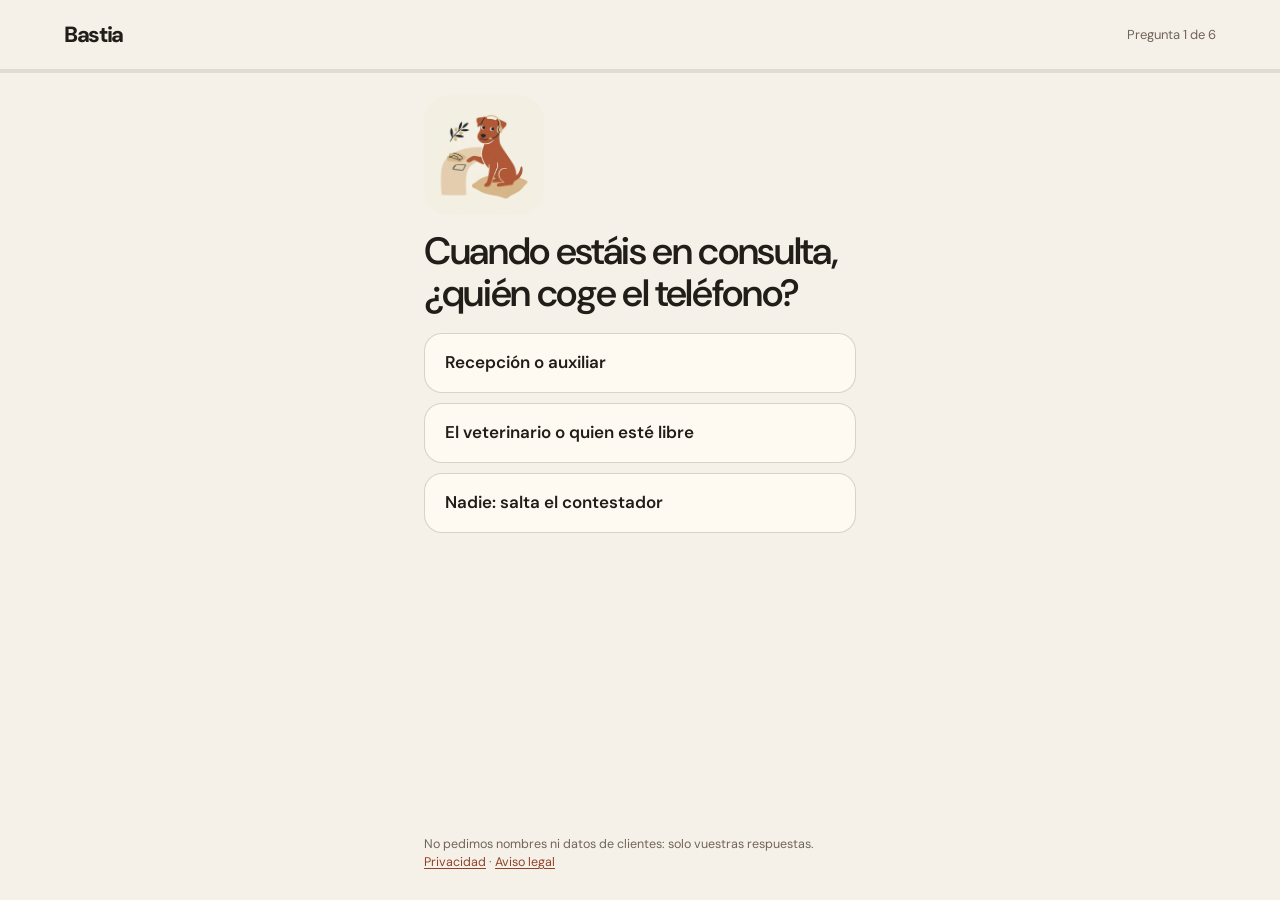
==== index.html @ 223c97e1 "La encuesta de trustpulse.es: seis preguntas de tocar, la cuenta y la baja Co-Authored-By: Claude Fa" ====
<!doctype html>
<html lang="es">
<head>
  <meta charset="utf-8">
  <meta name="viewport" content="width=device-width, initial-scale=1">
  <title>Seis preguntas sobre el teléfono de vuestra clínica</title>
  <meta name="description" content="Dos minutos de tocar. Al terminar veis cuántas citas al mes se os van por el teléfono.">
  <meta name="robots" content="noindex, nofollow">
  <meta name="theme-color" content="#f6f1e8">
  <link rel="icon" href="favicon.svg" type="image/svg+xml">
  <link rel="preload" href="fonts/dm-sans-latin.woff2" as="font" type="font/woff2" crossorigin>
  <link rel="stylesheet" href="css/encuesta.css">
</head>
<body>
  <main id="app" class="encuesta-shell">
    <noscript>
      <section class="encuesta-cuerpo">
        <h1>Esta encuesta necesita JavaScript</h1>
        <p class="encuesta-ayuda" style="margin-top:0">Si no podéis activarlo, contestadme al correo con dos líneas sobre cómo lleváis el teléfono. Simón · info@bastia.es</p>
      </section>
    </noscript>
  </main>
  <script src="js/config.js"></script>
  <script src="js/encuesta.js"></script>
</body>
</html>
---- css/encuesta.css ----
/* La encuesta de trustpulse.es: una pregunta por pantalla, pensada para
   contestarse con el pulgar en un móvil, entre consulta y consulta. Misma
   voz visual que Bastia (crema, terracota, serifa en cursiva para el acento). */

@font-face {
  font-family: "DM Sans";
  src: url("../fonts/dm-sans-latin.woff2") format("woff2");
  font-weight: 100 1000; font-style: normal; font-display: swap;
}
@font-face {
  font-family: "Newsreader";
  src: url("../fonts/newsreader-italic-latin.woff2") format("woff2");
  font-weight: 400; font-style: italic; font-display: swap;
}

:root {
  --tinta: #211e1a; --crema: #f6f1e8; --papel: #fffaf1; --arena: #e8ddca; --terracota: #a65337;
  --salvia: #5d6c55; --apagado: #6f655a; --linea: rgba(33, 30, 26, .15);
}
*, *::before, *::after { box-sizing: border-box; }
html { -webkit-text-size-adjust: 100%; }
body {
  margin: 0; background: var(--crema); color: var(--tinta);
  font-family: "DM Sans", system-ui, -apple-system, "Segoe UI", Roboto, Arial, sans-serif;
  font-size: 16px; line-height: 1.5; -webkit-font-smoothing: antialiased;
}
button, input { font: inherit; color: inherit; }
button:disabled { cursor: not-allowed; opacity: .65; }
img { max-width: 100%; }
[hidden] { display: none !important; }

.encuesta-shell { min-height: 100svh; display: flex; flex-direction: column; }
.encuesta-cabecera { display: flex; align-items: center; justify-content: space-between; gap: 16px; padding: 18px max(5vw, 22px); }
.encuesta-marca { font-weight: 800; font-size: 22px; letter-spacing: -.06em; color: var(--tinta); text-decoration: none; }
.encuesta-paso { font-size: 13px; color: var(--apagado); font-variant-numeric: tabular-nums; }
.encuesta-progreso { height: 4px; background: rgba(33, 30, 26, .1); }
.encuesta-progreso span { display: block; height: 100%; background: var(--terracota); border-radius: 0 999px 999px 0; transition: width .25s ease; }

.encuesta-cuerpo { flex: 1; width: min(560px, 100%); margin: 0 auto; padding: 22px max(5vw, 22px) 40px; }
.encuesta-atras { margin: 0 0 14px -8px; padding: 8px; border: 0; background: none; color: var(--apagado); font-size: 14px; cursor: pointer; }
.encuesta-atras:hover { color: var(--tinta); }
.encuesta-perro { display: block; width: 120px; height: 120px; margin: 0 0 6px -8px; }
.encuesta-apuntada { margin: 0 0 18px; padding: 10px 14px; border-radius: 14px; background: #e4eadf; color: #34423a; font-size: 14px; line-height: 1.5; }
.encuesta-apuntada button { padding: 0; border: 0; background: none; color: #34423a; text-decoration: underline; cursor: pointer; }
.encuesta-eyebrow { margin: 0 0 10px; color: var(--terracota); font-size: 11px; font-weight: 700; letter-spacing: .14em; text-transform: uppercase; }

.encuesta-cuerpo h1 { margin: 0 0 18px; font-size: clamp(27px, 7vw, 38px); font-weight: 560; letter-spacing: -.035em; line-height: 1.1; text-wrap: balance; }
.encuesta-cuerpo h1:focus { outline: none; }
.encuesta-cuerpo h1 em { font-family: "Newsreader", Georgia, serif; font-style: italic; font-weight: 400; color: var(--terracota); }
.encuesta-cuerpo h2 { margin: 34px 0 12px; font-size: 19px; font-weight: 600; letter-spacing: -.02em; }
.encuesta-ayuda { margin: -8px 0 18px; color: var(--apagado); font-size: 14.5px; line-height: 1.5; }

/* Las respuestas: grandes, de una columna, para no fallar con el pulgar */
.encuesta-opciones { display: grid; gap: 10px; }
.encuesta-opciones.dos { grid-template-columns: 1fr 1fr; }
.encuesta-opcion {
  display: flex; align-items: center; width: 100%; min-height: 60px; padding: 12px 20px;
  border: 1.5px solid rgba(33, 30, 26, .18); border-radius: 18px; background: var(--papel); color: var(--tinta);
  font-size: 17px; font-weight: 600; line-height: 1.25; text-align: left; cursor: pointer;
  transition: border-color .15s, background .15s, transform .15s;
}
.encuesta-opcion:hover { border-color: var(--terracota); }
.encuesta-opcion:active { transform: scale(.985); }
.encuesta-opcion.marcada { border-color: var(--terracota); background: var(--terracota); color: #fff9ee; }
.encuesta-opcion:focus-visible, .encuesta-boton:focus-visible, .encuesta-sino button:focus-visible,
.encuesta-atras:focus-visible, .encuesta-apuntada button:focus-visible, .encuesta-aviso button:focus-visible,
.encuesta-marca:focus-visible, .encuesta-pie a:focus-visible { outline: 2px solid var(--terracota); outline-offset: 3px; }

.encuesta-otro { display: grid; gap: 8px; margin-top: 18px; }
.encuesta-otro label { font-size: 14.5px; color: #443d34; }
.encuesta-otro input {
  min-height: 54px; padding: 0 16px; border: 1.5px solid rgba(33, 30, 26, .55); border-radius: 14px;
  background: var(--papel); color: var(--tinta); font-size: 17px;
}
.encuesta-otro input:focus { outline: 2px solid var(--terracota); outline-offset: 2px; }

.encuesta-boton {
  display: inline-flex; align-items: center; justify-content: center; width: 100%; min-height: 58px;
  margin-top: 18px; padding: 0 24px; border: 0; border-radius: 999px; background: var(--terracota); color: #fff9ee;
  font-weight: 700; font-size: 16px; cursor: pointer;
}
.encuesta-boton:hover { background: #95492f; }

/* La cuenta */
.cuenta-tarjeta { display: flex; flex-direction: column; gap: 22px; margin-top: 6px; padding: 22px 18px; border: 1px solid var(--linea); border-radius: 26px; background: var(--papel); box-shadow: 0 24px 60px rgba(42, 34, 26, .08); }
.cuenta-resultado { display: grid; grid-template-columns: 1fr 1fr; gap: 12px; }
.cuenta-resultado div { display: flex; flex-direction: column; gap: 4px; }
.cuenta-resultado strong { font-family: "Newsreader", Georgia, serif; font-style: italic; font-weight: 400; font-size: 30px; line-height: 1; letter-spacing: -.03em; font-variant-numeric: tabular-nums; }
.cuenta-resultado span { font-size: 12.5px; color: var(--apagado); line-height: 1.4; }
.cuenta-euros { grid-column: 1 / -1; padding: 16px 18px; border-radius: 18px; background: var(--terracota); color: #fff9ee; }
.cuenta-euros strong { font-size: 40px; }
.cuenta-resultado .cuenta-euros span { color: #fff9ee; }
.cuenta-controles { display: grid; gap: 18px; }
.cuenta-control { display: grid; gap: 8px; }
.cuenta-etiqueta { display: flex; justify-content: space-between; align-items: baseline; gap: 14px; font-size: 13.5px; color: #5b554a; }
.cuenta-etiqueta b { font-variant-numeric: tabular-nums; font-size: 15px; color: var(--tinta); white-space: nowrap; }
.cuenta-control input[type="range"] { width: 100%; margin: 8px 0; appearance: none; -webkit-appearance: none; height: 4px; border-radius: 999px; background: var(--arena); cursor: pointer; }
.cuenta-control input[type="range"]::-webkit-slider-thumb { -webkit-appearance: none; width: 26px; height: 26px; border: 3px solid var(--papel); border-radius: 50%; background: var(--terracota); box-shadow: 0 2px 10px rgba(103, 47, 30, .3); }
.cuenta-control input[type="range"]::-moz-range-thumb { width: 26px; height: 26px; border: 3px solid var(--papel); border-radius: 50%; background: var(--terracota); box-shadow: 0 2px 10px rgba(103, 47, 30, .3); }
.cuenta-control input[type="range"]::-moz-range-track { height: 4px; border-radius: 999px; background: var(--arena); }
.cuenta-control input[type="range"]:focus-visible { outline: 2px solid var(--terracota); outline-offset: 8px; }
.cuenta-supuestos { margin: -8px 0 0; font-size: 12.5px; line-height: 1.5; color: var(--apagado); }

.encuesta-sino { padding: 14px 0; border-top: 1px solid rgba(33, 30, 26, .12); }
.encuesta-sino p { margin: 0 0 10px; color: #443d34; font-size: 15.5px; line-height: 1.55; }
.encuesta-sino div { display: grid; grid-template-columns: 1fr 1fr; gap: 8px; }
.encuesta-sino button {
  min-height: 48px; padding: 8px 12px; border: 1.5px solid rgba(33, 30, 26, .18); border-radius: 999px;
  background: var(--papel); color: var(--tinta); font-size: 15px; font-weight: 600; cursor: pointer;
}
.encuesta-sino button.marcada { border-color: var(--salvia); background: var(--salvia); color: #fff9ee; }

.encuesta-gracias { padding-top: 12px; text-align: center; }
.encuesta-gracias img { display: block; width: 220px; height: auto; margin: 0 auto 8px; }
.encuesta-gracias p { margin: 0 auto 12px; max-width: 42ch; color: #443d34; font-size: 16px; line-height: 1.6; }
.encuesta-aviso { padding: 12px 14px; border-radius: 14px; background: #f1dccf; color: #6b2f1c; font-size: 14.5px; line-height: 1.5; }
.encuesta-aviso button { padding: 0; border: 0; background: none; color: inherit; font-weight: 700; text-decoration: underline; cursor: pointer; }
.encuesta-aviso a { color: inherit; font-weight: 700; }
.encuesta-gracias .encuesta-firma { margin-top: 22px; color: var(--apagado); font-size: 14.5px; }
.encuesta-firma a, .encuesta-pie a { color: #8f4329; text-decoration: underline; text-underline-offset: 2px; }

.encuesta-pie { width: min(560px, 100%); margin: 0 auto; padding: 0 max(5vw, 22px) 28px; font-size: 12.5px; line-height: 1.5; color: var(--apagado); }

@media (max-width: 380px) { .encuesta-opciones.dos { grid-template-columns: 1fr; } }
@media (prefers-reduced-motion: reduce) {
  .encuesta-progreso span, .encuesta-opcion { transition: none; }
  .encuesta-opcion:active { transform: none; }
}

/* Las ilustraciones traen su propio fondo crema: se enseñan como una ficha redondeada. */
.encuesta-perro, .encuesta-gracias img { border-radius: 26px; }
.encuesta-perro { margin: 0 0 16px; }
.encuesta-gracias img { margin-bottom: 18px; }
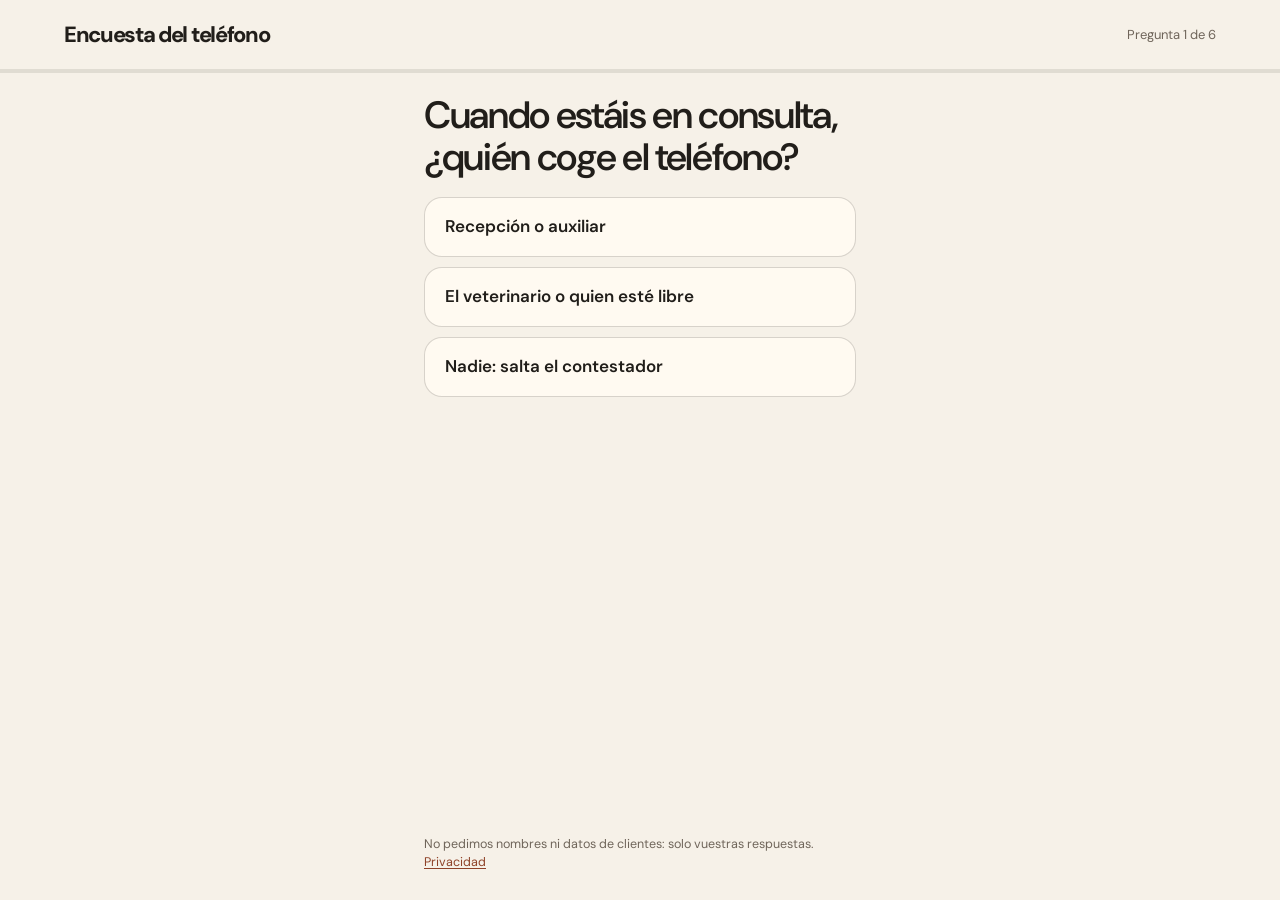
==== commit 1061b295: "Sin marca: la encuesta como encuesta, la casilla como petición y la privacidad en casa Fuera el nomb" ====
--- a/index.html
+++ b/index.html
@@ -16,7 +16,7 @@
     <noscript>
       <section class="encuesta-cuerpo">
         <h1>Esta encuesta necesita JavaScript</h1>
-        <p class="encuesta-ayuda" style="margin-top:0">Si no podéis activarlo, contestadme al correo con dos líneas sobre cómo lleváis el teléfono. Simón · info@bastia.es</p>
+        <p class="encuesta-ayuda" style="margin-top:0">Si no podéis activarlo, contestadme al correo con dos líneas sobre cómo lleváis el teléfono. Simón · simon@trustpulse.es</p>
       </section>
     </noscript>
   </main>
--- a/css/encuesta.css
+++ b/css/encuesta.css
@@ -1,6 +1,6 @@
 /* La encuesta de trustpulse.es: una pregunta por pantalla, pensada para
-   contestarse con el pulgar en un móvil, entre consulta y consulta. Misma
-   voz visual que Bastia (crema, terracota, serifa en cursiva para el acento). */
+   contestarse con el pulgar en un móvil, entre consulta y consulta. Crema,
+   terracota y serifa en cursiva para el acento; sin logotipo ni marca. */
 
 @font-face {
   font-family: "DM Sans";
@@ -39,7 +39,6 @@
 .encuesta-cuerpo { flex: 1; width: min(560px, 100%); margin: 0 auto; padding: 22px max(5vw, 22px) 40px; }
 .encuesta-atras { margin: 0 0 14px -8px; padding: 8px; border: 0; background: none; color: var(--apagado); font-size: 14px; cursor: pointer; }
 .encuesta-atras:hover { color: var(--tinta); }
-.encuesta-perro { display: block; width: 120px; height: 120px; margin: 0 0 6px -8px; }
 .encuesta-apuntada { margin: 0 0 18px; padding: 10px 14px; border-radius: 14px; background: #e4eadf; color: #34423a; font-size: 14px; line-height: 1.5; }
 .encuesta-apuntada button { padding: 0; border: 0; background: none; color: #34423a; text-decoration: underline; cursor: pointer; }
 .encuesta-eyebrow { margin: 0 0 10px; color: var(--terracota); font-size: 11px; font-weight: 700; letter-spacing: .14em; text-transform: uppercase; }
@@ -103,6 +102,8 @@
 
 .encuesta-sino { padding: 14px 0; border-top: 1px solid rgba(33, 30, 26, .12); }
 .encuesta-sino p { margin: 0 0 10px; color: #443d34; font-size: 15.5px; line-height: 1.55; }
+/* La línea de ayuda de la casilla: más pequeña y apagada, pero legible, porque dice qué se pide al tocar «sí». */
+.encuesta-sino .encuesta-sino-ayuda { margin: -4px 0 12px; color: var(--apagado); font-size: 13.5px; line-height: 1.5; }
 .encuesta-sino div { display: grid; grid-template-columns: 1fr 1fr; gap: 8px; }
 .encuesta-sino button {
   min-height: 48px; padding: 8px 12px; border: 1.5px solid rgba(33, 30, 26, .18); border-radius: 999px;
@@ -111,15 +112,33 @@
 .encuesta-sino button.marcada { border-color: var(--salvia); background: var(--salvia); color: #fff9ee; }
 
 .encuesta-gracias { padding-top: 12px; text-align: center; }
-.encuesta-gracias img { display: block; width: 220px; height: auto; margin: 0 auto 8px; }
 .encuesta-gracias p { margin: 0 auto 12px; max-width: 42ch; color: #443d34; font-size: 16px; line-height: 1.6; }
 .encuesta-aviso { padding: 12px 14px; border-radius: 14px; background: #f1dccf; color: #6b2f1c; font-size: 14.5px; line-height: 1.5; }
 .encuesta-aviso button { padding: 0; border: 0; background: none; color: inherit; font-weight: 700; text-decoration: underline; cursor: pointer; }
 .encuesta-aviso a { color: inherit; font-weight: 700; }
+/* La caja de la demo: solo para quien marcó «sí, enseñádnoslo». Mismo verde
+   salvia claro que la respuesta apuntada, pero más grande, porque lleva el
+   número al que llamar y es lo primero que tiene que ver. */
+.encuesta-demo { margin: 0 auto 14px; padding: 16px 18px; border-radius: 18px; background: #e4eadf; color: #34423a; text-align: left; }
+.encuesta-gracias .encuesta-demo p { margin: 0 0 10px; max-width: none; color: #34423a; font-size: 16px; line-height: 1.55; }
+.encuesta-gracias .encuesta-demo p:last-child { margin-bottom: 0; }
+.encuesta-demo a { color: #34423a; font-weight: 700; font-size: 18px; white-space: nowrap; text-decoration: underline; text-underline-offset: 3px; }
+.encuesta-demo a:focus-visible { outline: 2px solid var(--salvia); outline-offset: 3px; }
 .encuesta-gracias .encuesta-firma { margin-top: 22px; color: var(--apagado); font-size: 14.5px; }
-.encuesta-firma a, .encuesta-pie a { color: #8f4329; text-decoration: underline; text-underline-offset: 2px; }
+.encuesta-firma a, .encuesta-pie a, .encuesta-texto a { color: #8f4329; text-decoration: underline; text-underline-offset: 2px; }
 
 .encuesta-pie { width: min(560px, 100%); margin: 0 auto; padding: 0 max(5vw, 22px) 28px; font-size: 12.5px; line-height: 1.5; color: var(--apagado); }
+
+/* Una página de texto seguido (la de privacidad): títulos claros y párrafos
+   cortos, con el mismo ancho que la encuesta para leerse bien en el móvil. */
+.encuesta-texto h1 { margin-bottom: 8px; }
+.encuesta-texto h2 { margin: 30px 0 8px; font-size: 19px; }
+.encuesta-texto p, .encuesta-texto li { color: #443d34; font-size: 16px; line-height: 1.6; }
+.encuesta-texto p { margin: 0 0 12px; }
+.encuesta-texto ul { margin: 0 0 12px; padding-left: 22px; }
+.encuesta-texto li { margin-bottom: 6px; }
+.encuesta-texto a:focus-visible { outline: 2px solid var(--terracota); outline-offset: 3px; }
+.encuesta-texto .encuesta-fecha { margin-top: 30px; color: var(--apagado); font-size: 13.5px; }
 
 @media (max-width: 380px) { .encuesta-opciones.dos { grid-template-columns: 1fr; } }
 @media (prefers-reduced-motion: reduce) {
@@ -127,7 +146,3 @@
   .encuesta-opcion:active { transform: none; }
 }
 
-/* Las ilustraciones traen su propio fondo crema: se enseñan como una ficha redondeada. */
-.encuesta-perro, .encuesta-gracias img { border-radius: 26px; }
-.encuesta-perro { margin: 0 0 16px; }
-.encuesta-gracias img { margin-bottom: 18px; }
